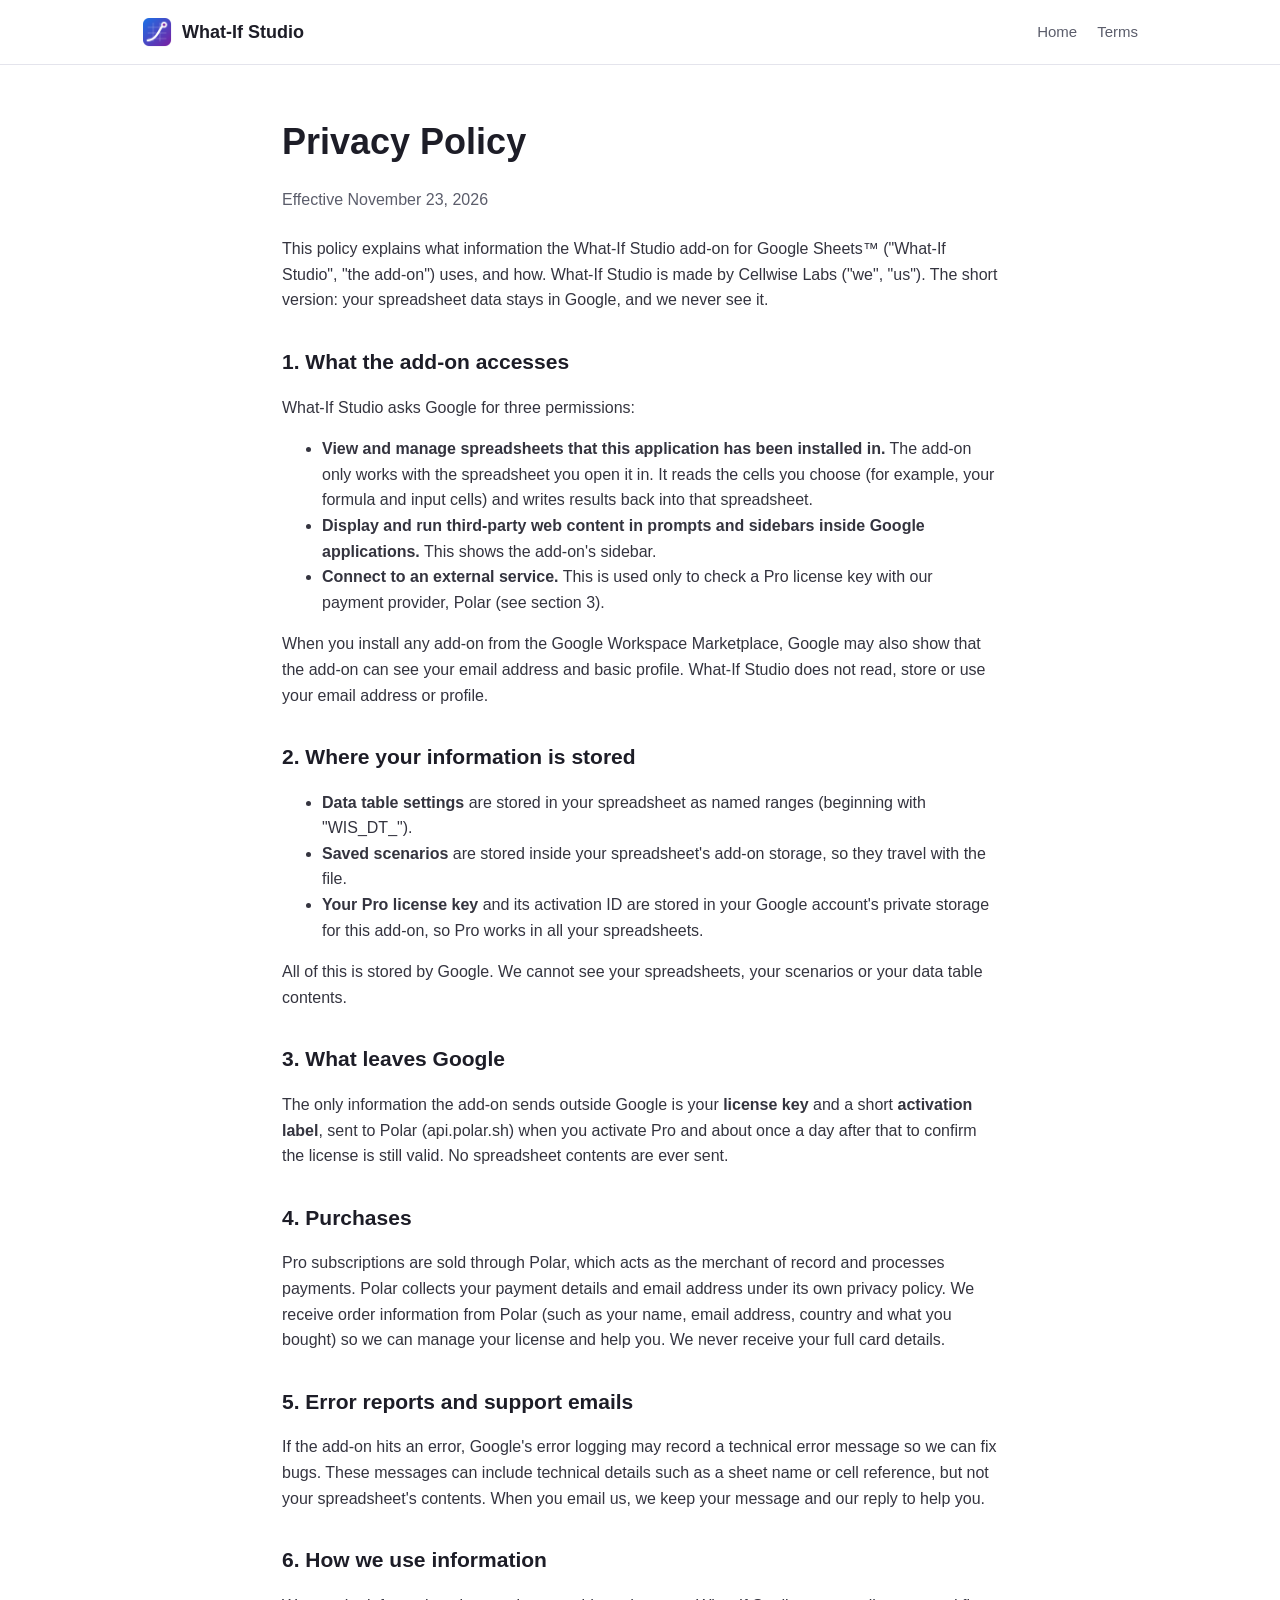
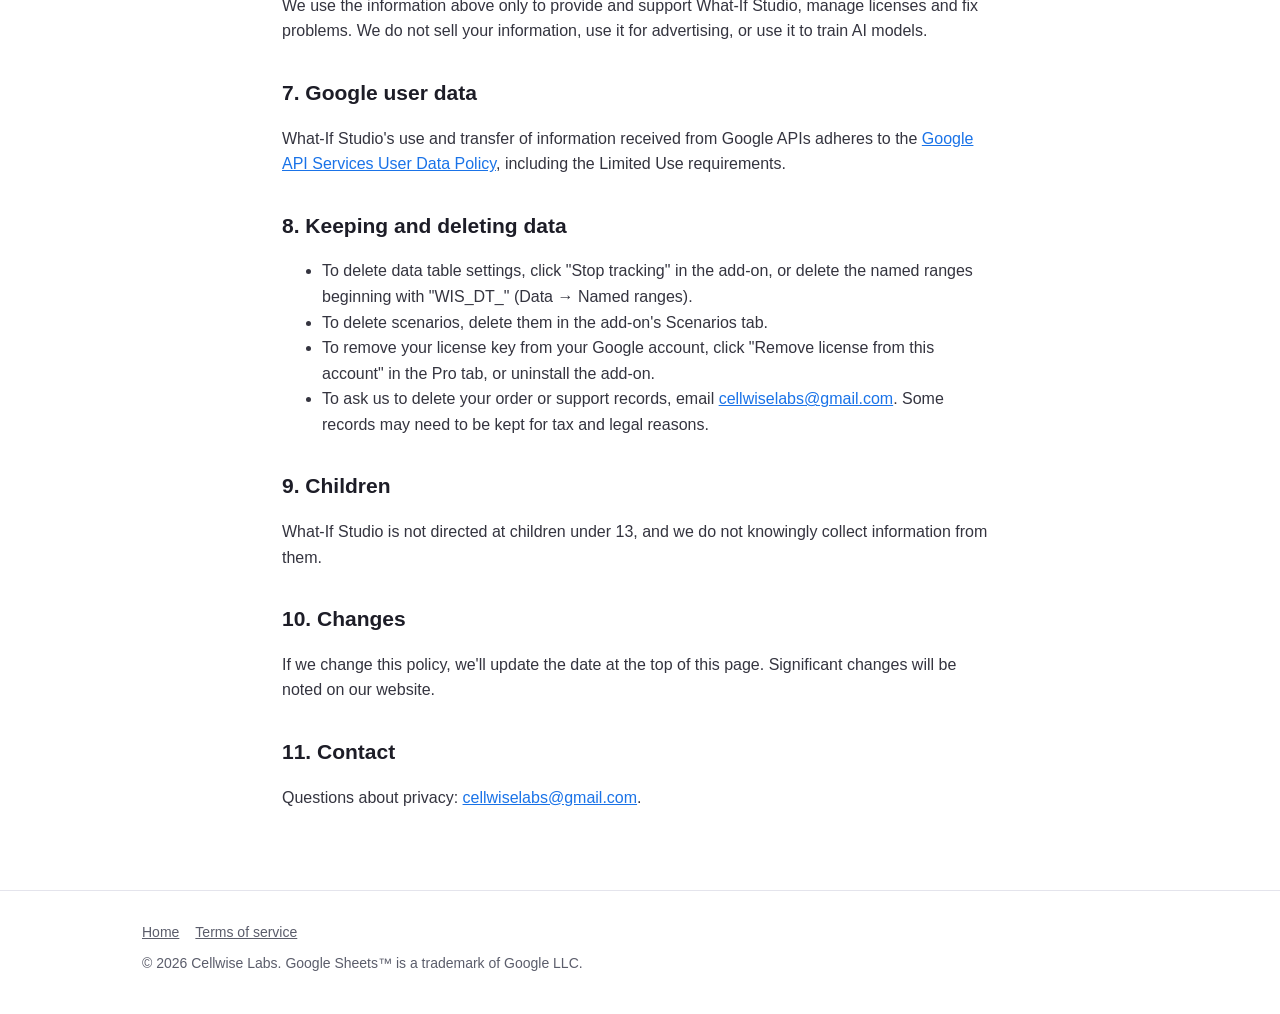
==== privacy.html @ 86d5ec18 "Add Cellwise Labs website" ====
<!DOCTYPE html>
<html lang="en">
<head>
  <meta charset="utf-8">
  <meta name="viewport" content="width=device-width, initial-scale=1">
  <title>Privacy Policy · What-If Studio</title>
  <link rel="icon" href="favicon.png">
  <link rel="stylesheet" href="styles.css">
</head>
<body>
  <header class="top">
    <div class="wrap">
      <a class="brand" href="index.html"><img src="logo.png" alt="">What-If Studio</a>
      <nav><a href="index.html">Home</a><a href="terms.html">Terms</a></nav>
    </div>
  </header>

  <main class="legal">
    <div class="wrap">
      <h1>Privacy Policy</h1>
      <p class="meta">Effective November 23, 2026</p>

      <p>This policy explains what information the What-If Studio add-on for Google Sheets™ ("What-If Studio", "the add-on") uses, and how. What-If Studio is made by Cellwise Labs ("we", "us"). The short version: your spreadsheet data stays in Google, and we never see it.</p>

      <h2>1. What the add-on accesses</h2>
      <p>What-If Studio asks Google for three permissions:</p>
      <ul>
        <li><b>View and manage spreadsheets that this application has been installed in.</b> The add-on only works with the spreadsheet you open it in. It reads the cells you choose (for example, your formula and input cells) and writes results back into that spreadsheet.</li>
        <li><b>Display and run third-party web content in prompts and sidebars inside Google applications.</b> This shows the add-on's sidebar.</li>
        <li><b>Connect to an external service.</b> This is used only to check a Pro license key with our payment provider, Polar (see section 3).</li>
      </ul>
      <p>When you install any add-on from the Google Workspace Marketplace, Google may also show that the add-on can see your email address and basic profile. What-If Studio does not read, store or use your email address or profile.</p>

      <h2>2. Where your information is stored</h2>
      <ul>
        <li><b>Data table settings</b> are stored in your spreadsheet as named ranges (beginning with "WIS_DT_").</li>
        <li><b>Saved scenarios</b> are stored inside your spreadsheet's add-on storage, so they travel with the file.</li>
        <li><b>Your Pro license key</b> and its activation ID are stored in your Google account's private storage for this add-on, so Pro works in all your spreadsheets.</li>
      </ul>
      <p>All of this is stored by Google. We cannot see your spreadsheets, your scenarios or your data table contents.</p>

      <h2>3. What leaves Google</h2>
      <p>The only information the add-on sends outside Google is your <b>license key</b> and a short <b>activation label</b>, sent to Polar (api.polar.sh) when you activate Pro and about once a day after that to confirm the license is still valid. No spreadsheet contents are ever sent.</p>

      <h2>4. Purchases</h2>
      <p>Pro subscriptions are sold through Polar, which acts as the merchant of record and processes payments. Polar collects your payment details and email address under its own privacy policy. We receive order information from Polar (such as your name, email address, country and what you bought) so we can manage your license and help you. We never receive your full card details.</p>

      <h2>5. Error reports and support emails</h2>
      <p>If the add-on hits an error, Google's error logging may record a technical error message so we can fix bugs. These messages can include technical details such as a sheet name or cell reference, but not your spreadsheet's contents. When you email us, we keep your message and our reply to help you.</p>

      <h2>6. How we use information</h2>
      <p>We use the information above only to provide and support What-If Studio, manage licenses and fix problems. We do not sell your information, use it for advertising, or use it to train AI models.</p>

      <h2>7. Google user data</h2>
      <p>What-If Studio's use and transfer of information received from Google APIs adheres to the <a href="https://developers.google.com/terms/api-services-user-data-policy">Google API Services User Data Policy</a>, including the Limited Use requirements.</p>

      <h2>8. Keeping and deleting data</h2>
      <ul>
        <li>To delete data table settings, click "Stop tracking" in the add-on, or delete the named ranges beginning with "WIS_DT_" (Data → Named ranges).</li>
        <li>To delete scenarios, delete them in the add-on's Scenarios tab.</li>
        <li>To remove your license key from your Google account, click "Remove license from this account" in the Pro tab, or uninstall the add-on.</li>
        <li>To ask us to delete your order or support records, email <a href="mailto:cellwiselabs@gmail.com">cellwiselabs@gmail.com</a>. Some records may need to be kept for tax and legal reasons.</li>
      </ul>

      <h2>9. Children</h2>
      <p>What-If Studio is not directed at children under 13, and we do not knowingly collect information from them.</p>

      <h2>10. Changes</h2>
      <p>If we change this policy, we'll update the date at the top of this page. Significant changes will be noted on our website.</p>

      <h2>11. Contact</h2>
      <p>Questions about privacy: <a href="mailto:cellwiselabs@gmail.com">cellwiselabs@gmail.com</a>.</p>
    </div>
  </main>

  <footer>
    <div class="wrap">
      <div class="links"><a href="index.html">Home</a><a href="terms.html">Terms of service</a></div>
      <p>© 2026 Cellwise Labs. Google Sheets™ is a trademark of Google LLC.</p>
    </div>
  </footer>
</body>
</html>
---- styles.css ----
:root {
  --ink: #1d1d27;
  --muted: #5b5d6b;
  --line: #e4e4ec;
  --soft: #f6f5fb;
  --blue: #1a73e8;
  --purple: #7b1fa2;
  --radius: 14px;
}
* { box-sizing: border-box; }
html { -webkit-text-size-adjust: 100%; }
body {
  margin: 0;
  font-family: "DM Sans", Roboto, -apple-system, "Segoe UI", Arial, sans-serif;
  color: var(--ink);
  line-height: 1.6;
  background: #fff;
}
a { color: var(--blue); }
.wrap { max-width: 1040px; margin: 0 auto; padding: 0 22px; }

header.top { border-bottom: 1px solid var(--line); background: #fff; }
header.top .wrap { display: flex; align-items: center; justify-content: space-between; height: 64px; }
.brand { display: flex; align-items: center; gap: 10px; font-weight: 700; font-size: 18px; color: var(--ink); text-decoration: none; }
.brand img { width: 30px; height: 30px; border-radius: 8px; }
nav a { color: var(--muted); text-decoration: none; margin-left: 20px; font-size: 15px; }
nav a:hover { color: var(--ink); }

.hero { padding: 72px 0 56px; background: linear-gradient(160deg, #eef4ff 0%, #f7efff 100%); }
.hero h1 { font-size: clamp(32px, 5vw, 50px); line-height: 1.1; margin: 0 0 18px; letter-spacing: -0.02em; max-width: 760px; }
.hero p.lead { font-size: 19px; color: var(--muted); max-width: 640px; margin: 0 0 28px; }
.btn { display: inline-block; padding: 13px 22px; border-radius: 10px; font-weight: 700; text-decoration: none; font-size: 16px; }
.btn.primary { background: var(--blue); color: #fff; }
.btn.primary:hover { background: #1765cc; }
.btn.ghost { color: var(--ink); border: 1px solid #cfcfe0; background: #fff; margin-left: 10px; }
.small { font-size: 14px; color: var(--muted); }

section { padding: 64px 0; }
section h2 { font-size: 30px; margin: 0 0 10px; letter-spacing: -0.01em; }
section p.sub { color: var(--muted); margin: 0 0 32px; max-width: 680px; }

.grid3 { display: grid; grid-template-columns: repeat(3, 1fr); gap: 18px; }
.card { border: 1px solid var(--line); border-radius: var(--radius); padding: 22px; background: #fff; }
.card h3 { margin: 0 0 8px; font-size: 19px; }
.card p { margin: 0; color: var(--muted); }
.tag { display: inline-block; font-size: 12px; font-weight: 700; color: var(--purple); background: #f3e8fd; padding: 2px 8px; border-radius: 6px; margin-bottom: 10px; }

.steps { counter-reset: s; list-style: none; padding: 0; margin: 0; display: grid; gap: 14px; }
.steps li { counter-increment: s; position: relative; padding: 16px 18px 16px 58px; background: var(--soft); border-radius: 12px; }
.steps li::before { content: counter(s); position: absolute; left: 18px; top: 15px; width: 28px; height: 28px; border-radius: 50%; background: var(--ink); color: #fff; font-weight: 700; display: grid; place-items: center; font-size: 14px; }

.pricing { display: grid; grid-template-columns: 1fr 1fr; gap: 18px; max-width: 760px; }
.price { border: 1px solid var(--line); border-radius: var(--radius); padding: 26px; }
.price.pro { border: 2px solid var(--purple); }
.price h3 { margin: 0; font-size: 20px; }
.price .amt { font-size: 34px; font-weight: 700; margin: 8px 0 2px; }
.price ul { padding-left: 18px; margin: 14px 0 0; color: var(--muted); }

.faq details { border-bottom: 1px solid var(--line); padding: 14px 0; }
.faq summary { cursor: pointer; font-weight: 700; }
.faq details p { color: var(--muted); margin: 10px 0 0; }

footer { border-top: 1px solid var(--line); padding: 30px 0 40px; color: var(--muted); font-size: 14px; }
footer .links a { color: var(--muted); margin-right: 16px; }
footer p { margin: 8px 0 0; }

/* Legal pages */
.legal { padding: 48px 0 64px; }
.legal .wrap { max-width: 760px; }
.legal h1 { font-size: 36px; margin: 0 0 4px; }
.legal h2 { font-size: 21px; margin: 32px 0 8px; }
.legal p, .legal li { color: #34343f; }
.legal .meta { color: var(--muted); margin-bottom: 24px; }

@media (max-width: 760px) {
  .grid3, .pricing { grid-template-columns: 1fr; }
  nav a:not(:last-child) { display: none; }
  .btn.ghost { margin: 10px 0 0; }
}
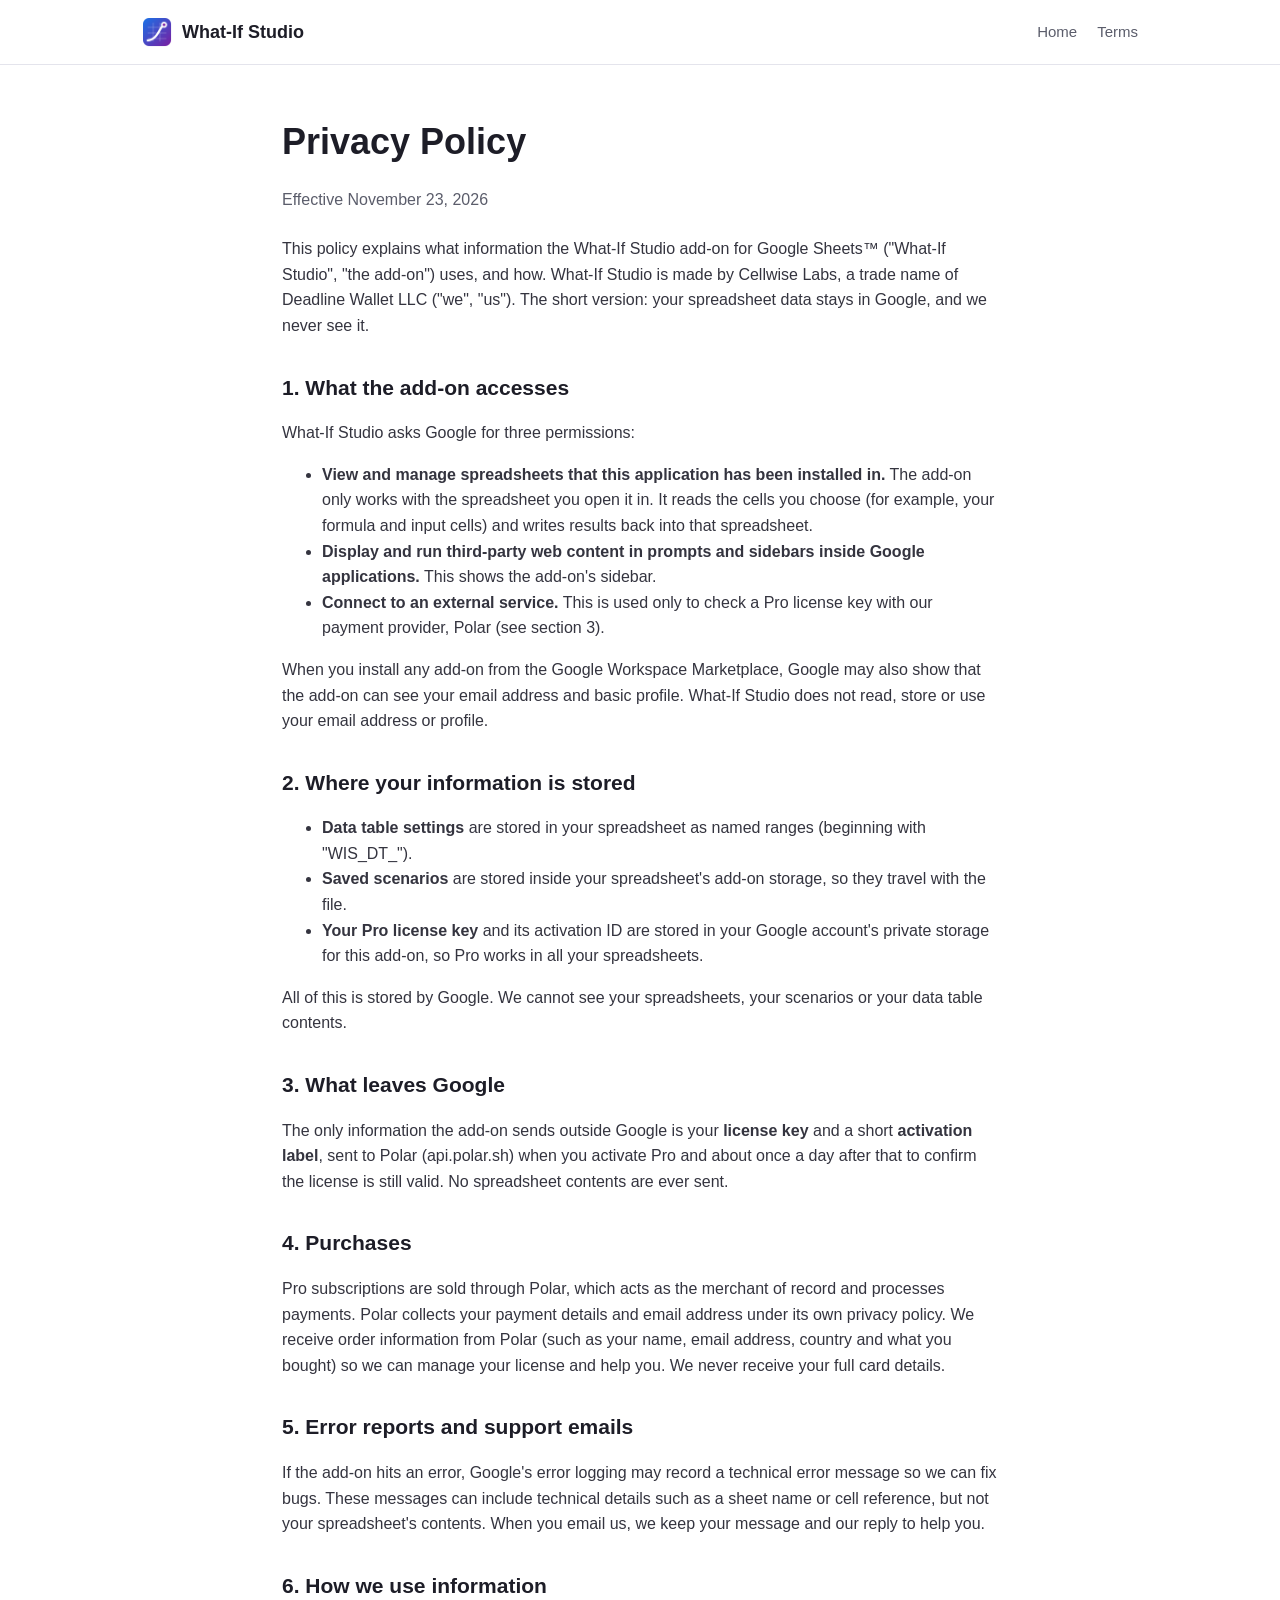
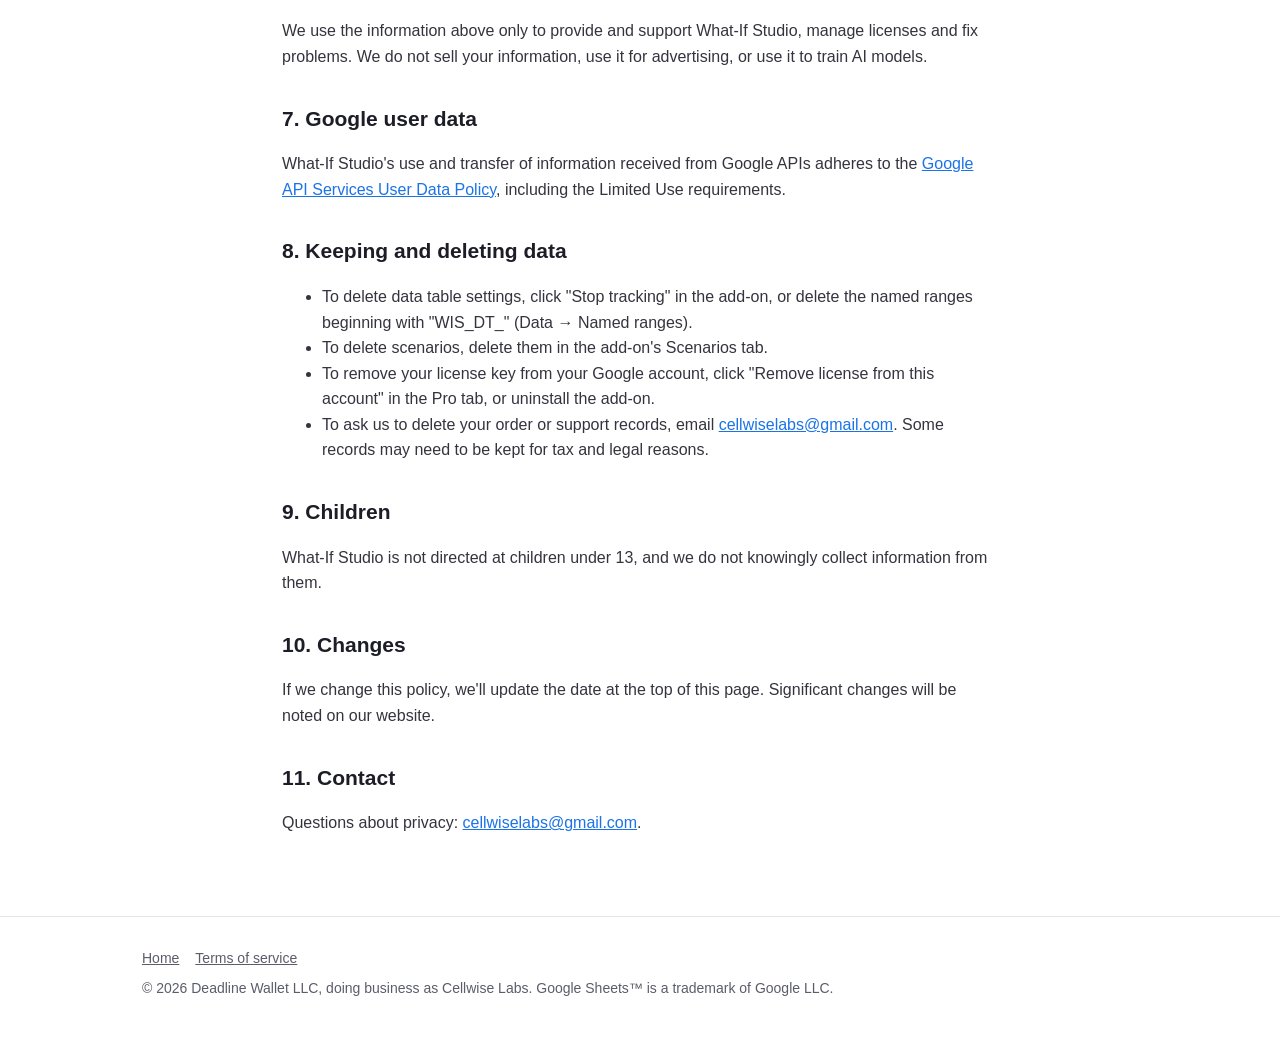
==== commit 5578ccd0: "Name Deadline Wallet LLC as the legal owner" ====
--- a/privacy.html
+++ b/privacy.html
@@ -20,7 +20,7 @@
       <h1>Privacy Policy</h1>
       <p class="meta">Effective November 23, 2026</p>
 
-      <p>This policy explains what information the What-If Studio add-on for Google Sheets™ ("What-If Studio", "the add-on") uses, and how. What-If Studio is made by Cellwise Labs ("we", "us"). The short version: your spreadsheet data stays in Google, and we never see it.</p>
+      <p>This policy explains what information the What-If Studio add-on for Google Sheets™ ("What-If Studio", "the add-on") uses, and how. What-If Studio is made by Cellwise Labs, a trade name of Deadline Wallet LLC ("we", "us"). The short version: your spreadsheet data stays in Google, and we never see it.</p>
 
       <h2>1. What the add-on accesses</h2>
       <p>What-If Studio asks Google for three permissions:</p>
@@ -76,7 +76,7 @@
   <footer>
     <div class="wrap">
       <div class="links"><a href="index.html">Home</a><a href="terms.html">Terms of service</a></div>
-      <p>© 2026 Cellwise Labs. Google Sheets™ is a trademark of Google LLC.</p>
+      <p>© 2026 Deadline Wallet LLC, doing business as Cellwise Labs. Google Sheets™ is a trademark of Google LLC.</p>
     </div>
   </footer>
 </body>
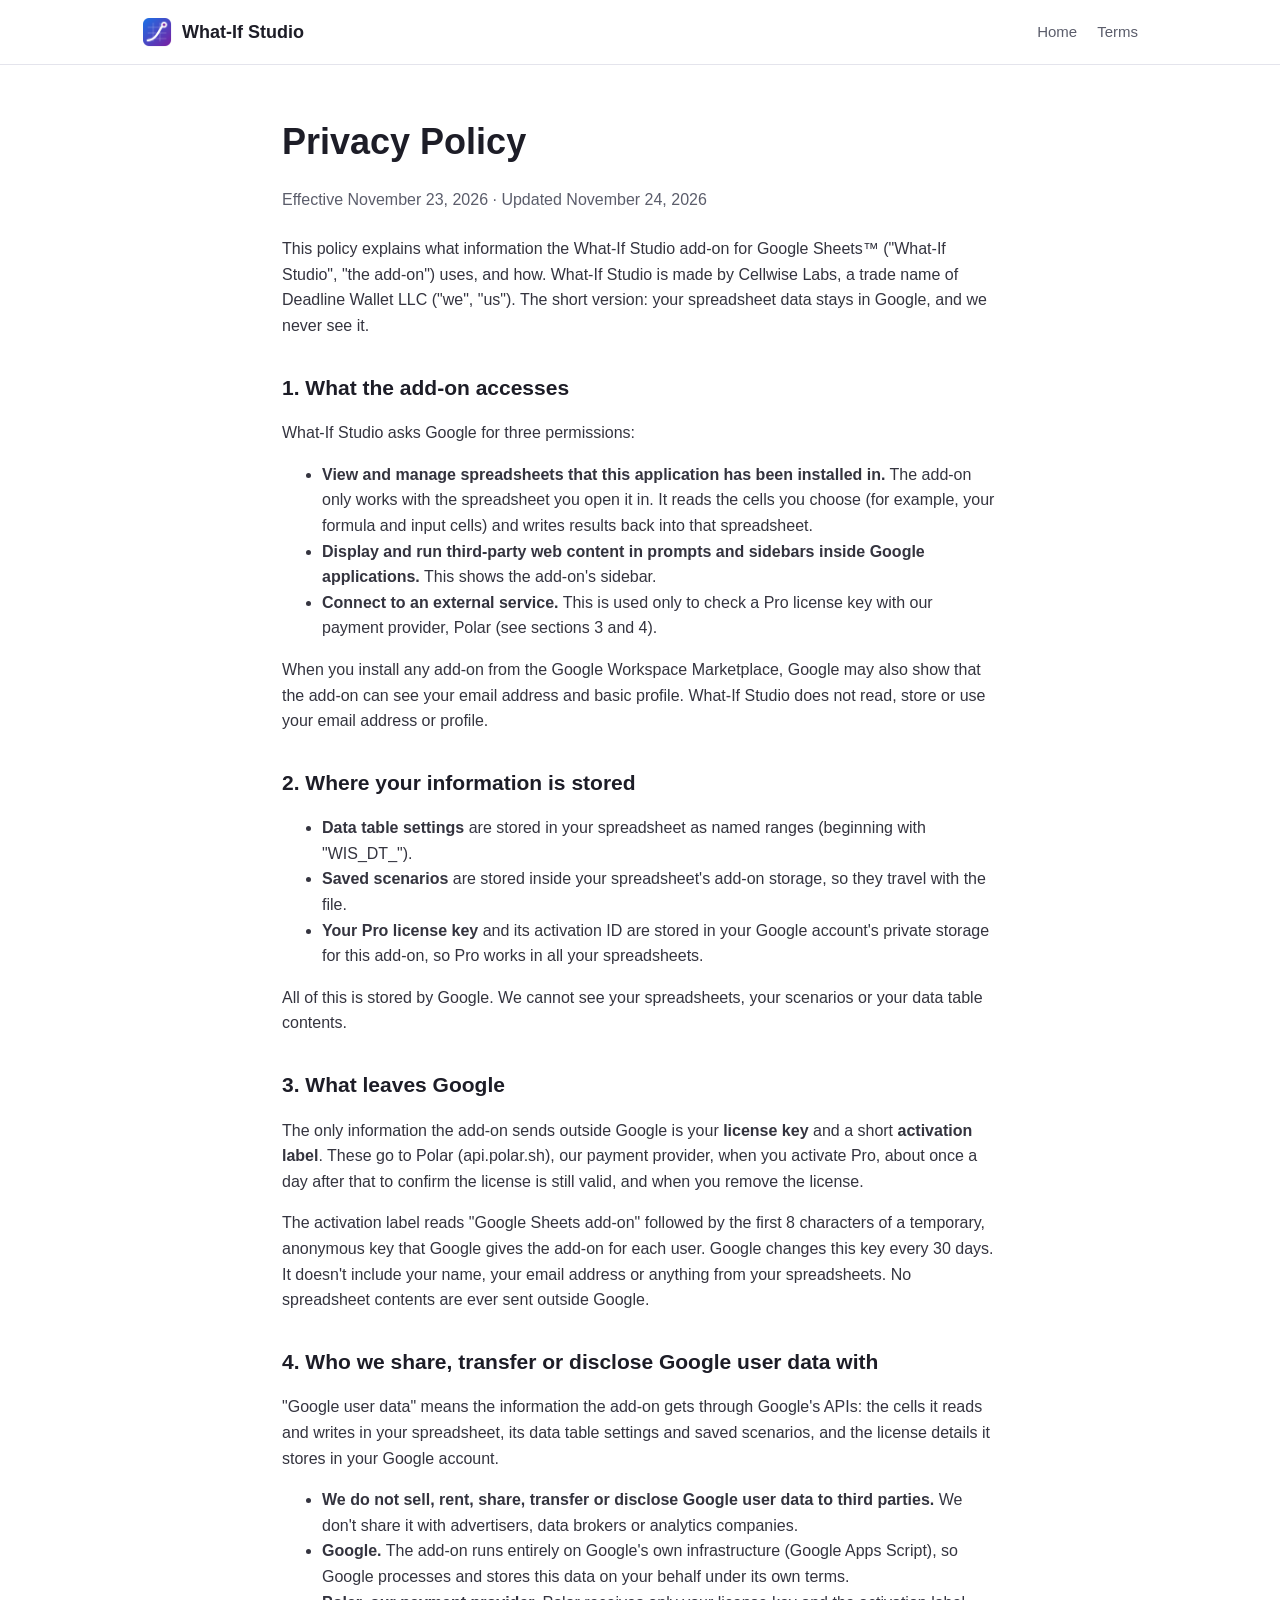
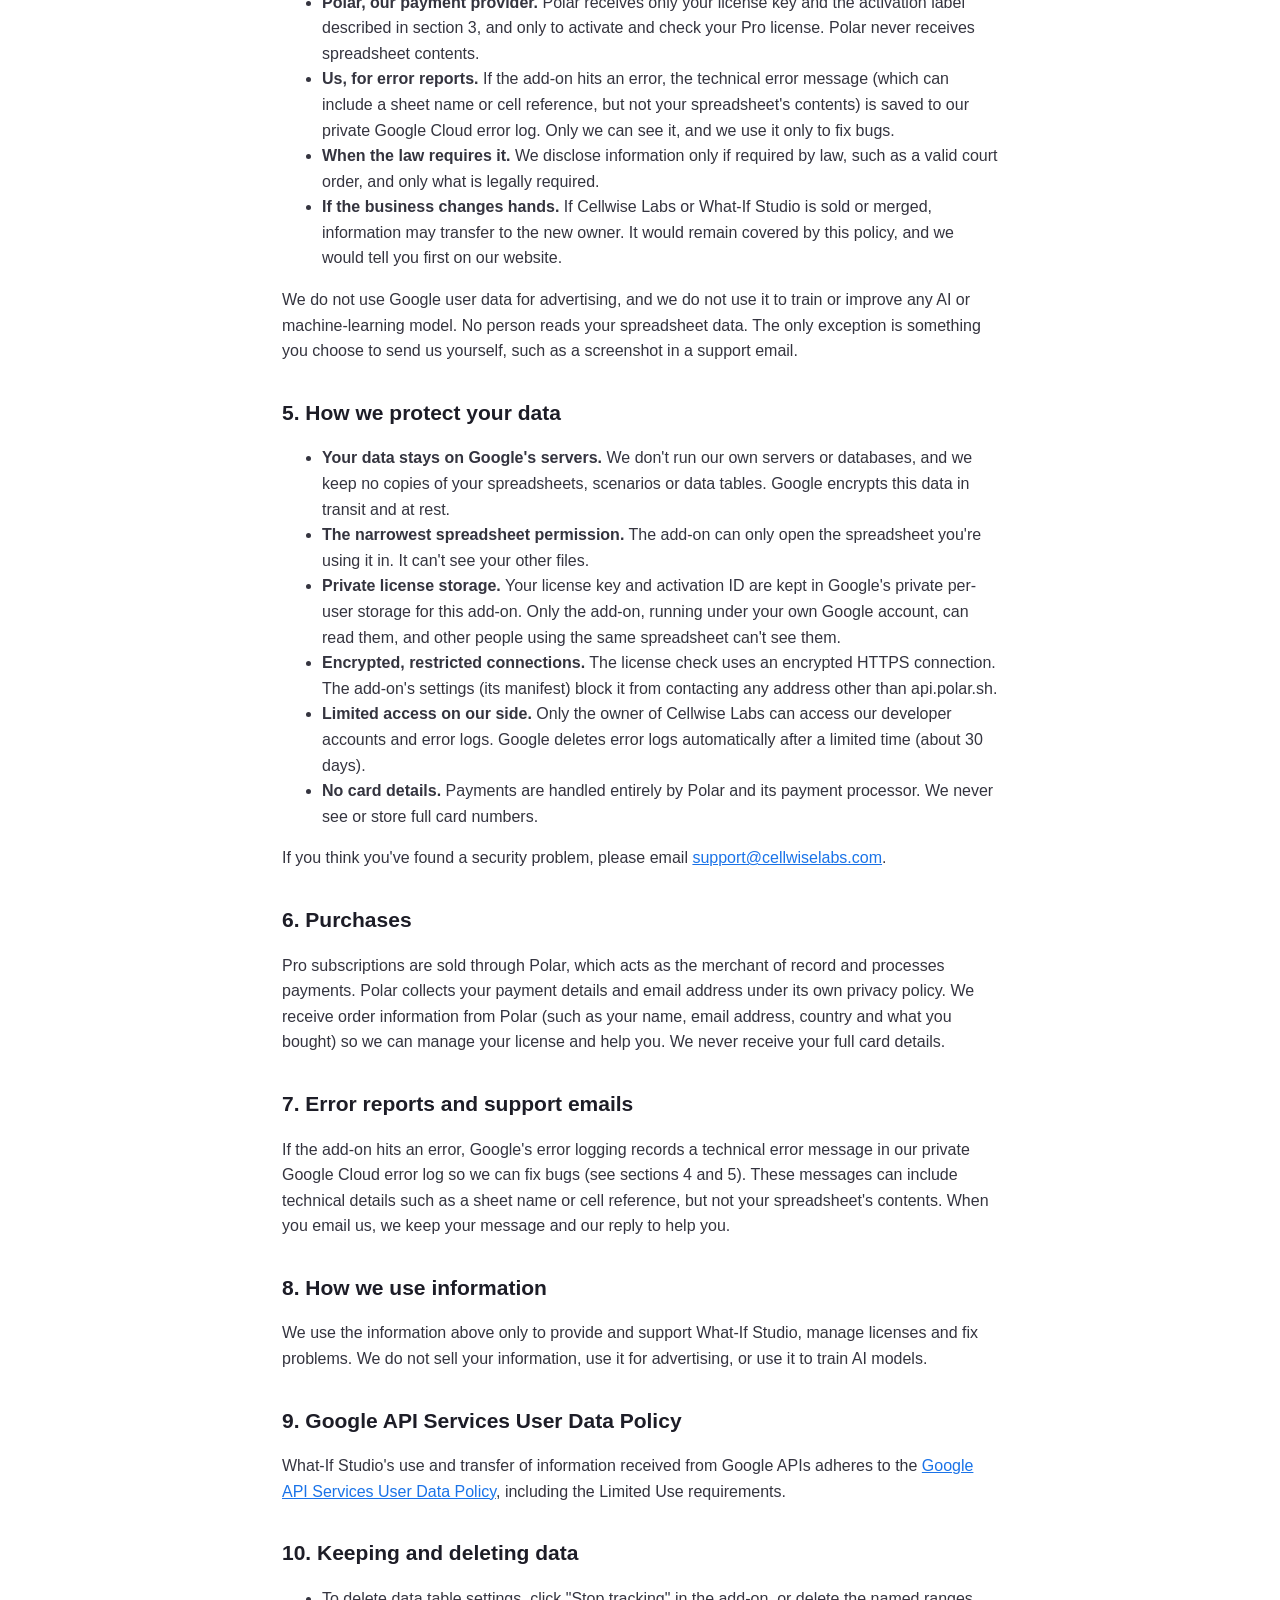
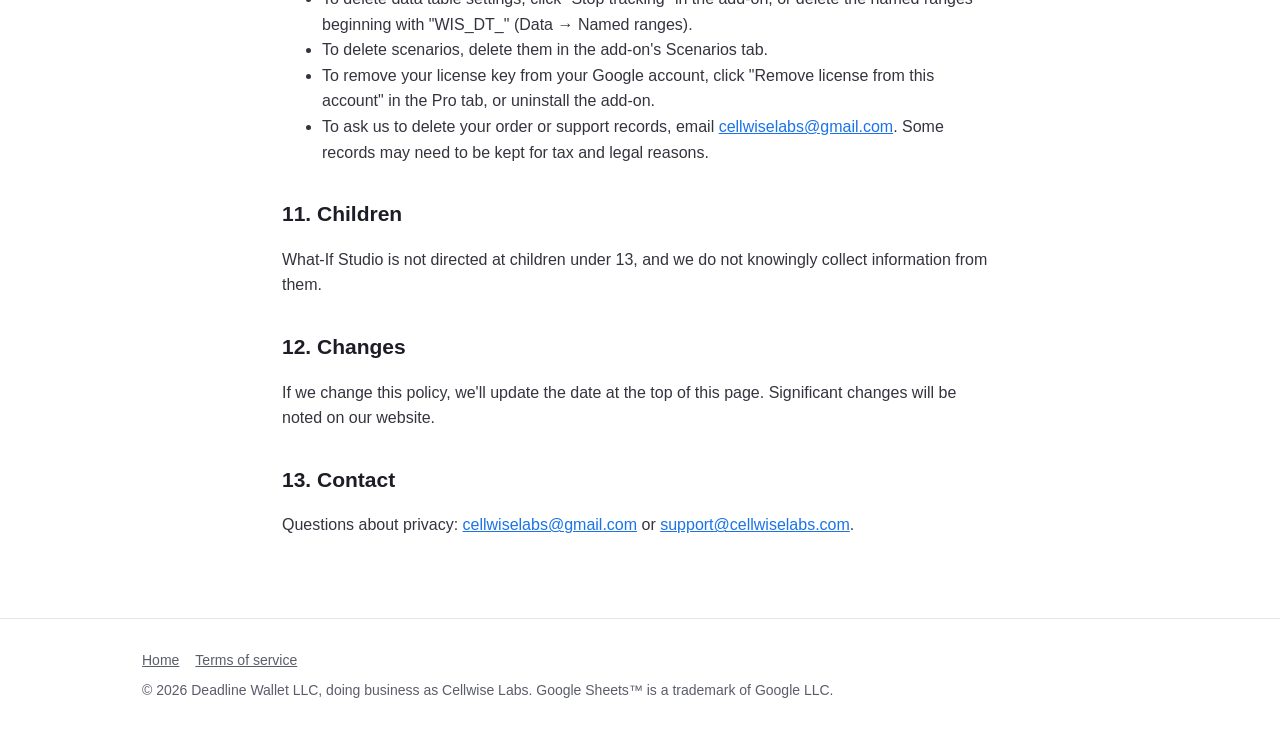
==== commit cd41713c: "Privacy policy: add data sharing and protection sections" ====
--- a/privacy.html
+++ b/privacy.html
@@ -18,7 +18,7 @@
   <main class="legal">
     <div class="wrap">
       <h1>Privacy Policy</h1>
-      <p class="meta">Effective November 23, 2026</p>
+      <p class="meta">Effective November 23, 2026 · Updated November 24, 2026</p>
 
       <p>This policy explains what information the What-If Studio add-on for Google Sheets™ ("What-If Studio", "the add-on") uses, and how. What-If Studio is made by Cellwise Labs, a trade name of Deadline Wallet LLC ("we", "us"). The short version: your spreadsheet data stays in Google, and we never see it.</p>
 
@@ -27,7 +27,7 @@
       <ul>
         <li><b>View and manage spreadsheets that this application has been installed in.</b> The add-on only works with the spreadsheet you open it in. It reads the cells you choose (for example, your formula and input cells) and writes results back into that spreadsheet.</li>
         <li><b>Display and run third-party web content in prompts and sidebars inside Google applications.</b> This shows the add-on's sidebar.</li>
-        <li><b>Connect to an external service.</b> This is used only to check a Pro license key with our payment provider, Polar (see section 3).</li>
+        <li><b>Connect to an external service.</b> This is used only to check a Pro license key with our payment provider, Polar (see sections 3 and 4).</li>
       </ul>
       <p>When you install any add-on from the Google Workspace Marketplace, Google may also show that the add-on can see your email address and basic profile. What-If Studio does not read, store or use your email address or profile.</p>
 
@@ -40,21 +40,45 @@
       <p>All of this is stored by Google. We cannot see your spreadsheets, your scenarios or your data table contents.</p>
 
       <h2>3. What leaves Google</h2>
-      <p>The only information the add-on sends outside Google is your <b>license key</b> and a short <b>activation label</b>, sent to Polar (api.polar.sh) when you activate Pro and about once a day after that to confirm the license is still valid. No spreadsheet contents are ever sent.</p>
+      <p>The only information the add-on sends outside Google is your <b>license key</b> and a short <b>activation label</b>. These go to Polar (api.polar.sh), our payment provider, when you activate Pro, about once a day after that to confirm the license is still valid, and when you remove the license.</p>
+      <p>The activation label reads "Google Sheets add-on" followed by the first 8 characters of a temporary, anonymous key that Google gives the add-on for each user. Google changes this key every 30 days. It doesn't include your name, your email address or anything from your spreadsheets. No spreadsheet contents are ever sent outside Google.</p>
 
-      <h2>4. Purchases</h2>
+      <h2>4. Who we share, transfer or disclose Google user data with</h2>
+      <p>"Google user data" means the information the add-on gets through Google's APIs: the cells it reads and writes in your spreadsheet, its data table settings and saved scenarios, and the license details it stores in your Google account.</p>
+      <ul>
+        <li><b>We do not sell, rent, share, transfer or disclose Google user data to third parties.</b> We don't share it with advertisers, data brokers or analytics companies.</li>
+        <li><b>Google.</b> The add-on runs entirely on Google's own infrastructure (Google Apps Script), so Google processes and stores this data on your behalf under its own terms.</li>
+        <li><b>Polar, our payment provider.</b> Polar receives only your license key and the activation label described in section 3, and only to activate and check your Pro license. Polar never receives spreadsheet contents.</li>
+        <li><b>Us, for error reports.</b> If the add-on hits an error, the technical error message (which can include a sheet name or cell reference, but not your spreadsheet's contents) is saved to our private Google Cloud error log. Only we can see it, and we use it only to fix bugs.</li>
+        <li><b>When the law requires it.</b> We disclose information only if required by law, such as a valid court order, and only what is legally required.</li>
+        <li><b>If the business changes hands.</b> If Cellwise Labs or What-If Studio is sold or merged, information may transfer to the new owner. It would remain covered by this policy, and we would tell you first on our website.</li>
+      </ul>
+      <p>We do not use Google user data for advertising, and we do not use it to train or improve any AI or machine-learning model. No person reads your spreadsheet data. The only exception is something you choose to send us yourself, such as a screenshot in a support email.</p>
+
+      <h2>5. How we protect your data</h2>
+      <ul>
+        <li><b>Your data stays on Google's servers.</b> We don't run our own servers or databases, and we keep no copies of your spreadsheets, scenarios or data tables. Google encrypts this data in transit and at rest.</li>
+        <li><b>The narrowest spreadsheet permission.</b> The add-on can only open the spreadsheet you're using it in. It can't see your other files.</li>
+        <li><b>Private license storage.</b> Your license key and activation ID are kept in Google's private per-user storage for this add-on. Only the add-on, running under your own Google account, can read them, and other people using the same spreadsheet can't see them.</li>
+        <li><b>Encrypted, restricted connections.</b> The license check uses an encrypted HTTPS connection. The add-on's settings (its manifest) block it from contacting any address other than api.polar.sh.</li>
+        <li><b>Limited access on our side.</b> Only the owner of Cellwise Labs can access our developer accounts and error logs. Google deletes error logs automatically after a limited time (about 30 days).</li>
+        <li><b>No card details.</b> Payments are handled entirely by Polar and its payment processor. We never see or store full card numbers.</li>
+      </ul>
+      <p>If you think you've found a security problem, please email <a href="mailto:support@cellwiselabs.com">support@cellwiselabs.com</a>.</p>
+
+      <h2>6. Purchases</h2>
       <p>Pro subscriptions are sold through Polar, which acts as the merchant of record and processes payments. Polar collects your payment details and email address under its own privacy policy. We receive order information from Polar (such as your name, email address, country and what you bought) so we can manage your license and help you. We never receive your full card details.</p>
 
-      <h2>5. Error reports and support emails</h2>
-      <p>If the add-on hits an error, Google's error logging may record a technical error message so we can fix bugs. These messages can include technical details such as a sheet name or cell reference, but not your spreadsheet's contents. When you email us, we keep your message and our reply to help you.</p>
+      <h2>7. Error reports and support emails</h2>
+      <p>If the add-on hits an error, Google's error logging records a technical error message in our private Google Cloud error log so we can fix bugs (see sections 4 and 5). These messages can include technical details such as a sheet name or cell reference, but not your spreadsheet's contents. When you email us, we keep your message and our reply to help you.</p>
 
-      <h2>6. How we use information</h2>
+      <h2>8. How we use information</h2>
       <p>We use the information above only to provide and support What-If Studio, manage licenses and fix problems. We do not sell your information, use it for advertising, or use it to train AI models.</p>
 
-      <h2>7. Google user data</h2>
+      <h2>9. Google API Services User Data Policy</h2>
       <p>What-If Studio's use and transfer of information received from Google APIs adheres to the <a href="https://developers.google.com/terms/api-services-user-data-policy">Google API Services User Data Policy</a>, including the Limited Use requirements.</p>
 
-      <h2>8. Keeping and deleting data</h2>
+      <h2>10. Keeping and deleting data</h2>
       <ul>
         <li>To delete data table settings, click "Stop tracking" in the add-on, or delete the named ranges beginning with "WIS_DT_" (Data → Named ranges).</li>
         <li>To delete scenarios, delete them in the add-on's Scenarios tab.</li>
@@ -62,14 +86,14 @@
         <li>To ask us to delete your order or support records, email <a href="mailto:cellwiselabs@gmail.com">cellwiselabs@gmail.com</a>. Some records may need to be kept for tax and legal reasons.</li>
       </ul>
 
-      <h2>9. Children</h2>
+      <h2>11. Children</h2>
       <p>What-If Studio is not directed at children under 13, and we do not knowingly collect information from them.</p>
 
-      <h2>10. Changes</h2>
+      <h2>12. Changes</h2>
       <p>If we change this policy, we'll update the date at the top of this page. Significant changes will be noted on our website.</p>
 
-      <h2>11. Contact</h2>
-      <p>Questions about privacy: <a href="mailto:cellwiselabs@gmail.com">cellwiselabs@gmail.com</a>.</p>
+      <h2>13. Contact</h2>
+      <p>Questions about privacy: <a href="mailto:cellwiselabs@gmail.com">cellwiselabs@gmail.com</a> or <a href="mailto:support@cellwiselabs.com">support@cellwiselabs.com</a>.</p>
     </div>
   </main>
 
